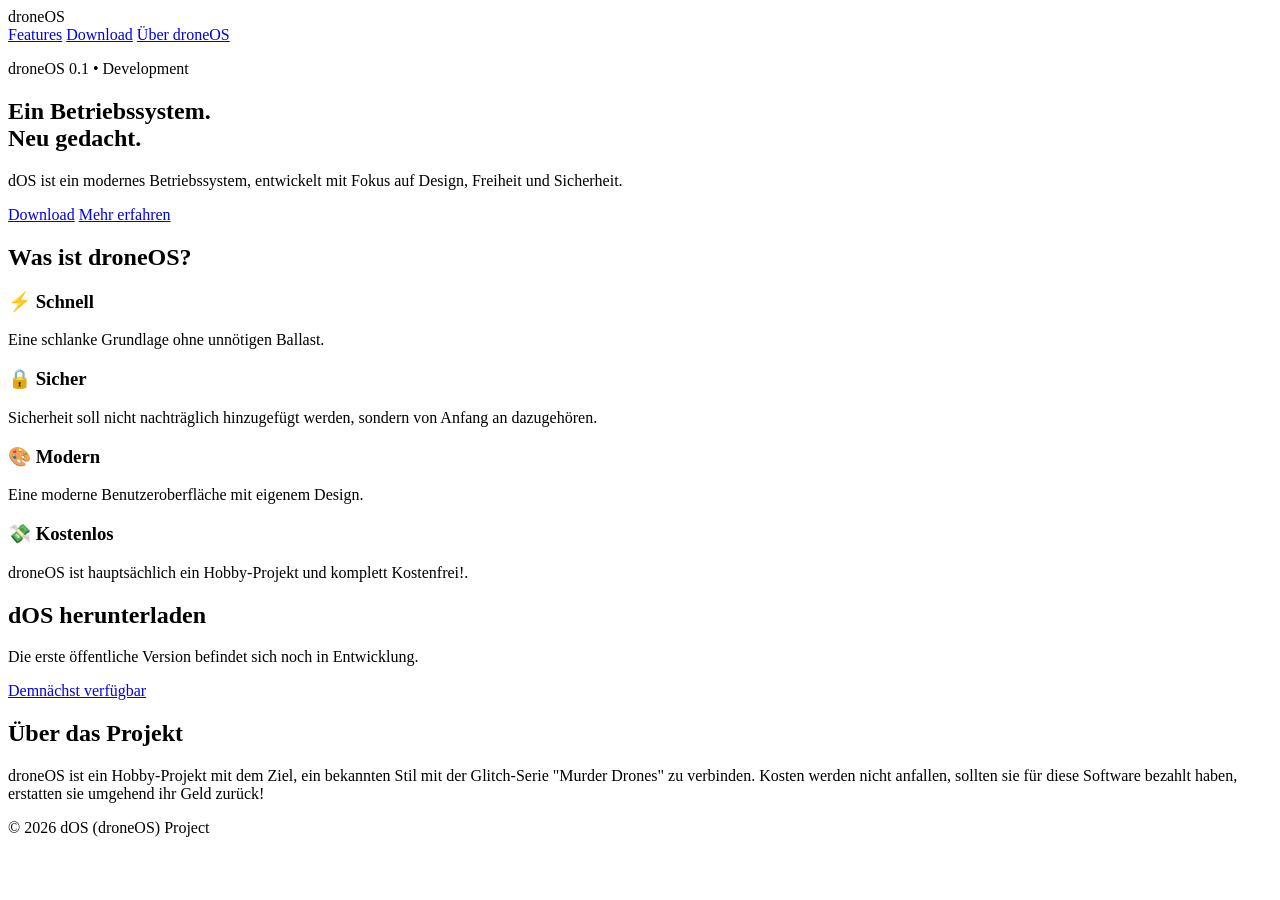
==== index.html @ a01f1955 "Add files via upload" ====
<!DOCTYPE html>
<html lang="de">
<head>
    <meta charset="UTF-8">
    <meta name="viewport" content="width=device-width, initial-scale=1.0">

    <title>droneOS – Dein Betriebssystem</title>

    <link rel="stylesheet" href="style.css">
</head>

<body>

    <header>
        <div class="logo">droneOS</div>

        <nav>
            <a href="#features">Features</a>
            <a href="#download">Download</a>
            <a href="#about">Über droneOS</a>
        </nav>
    </header>


    <main>

        <section class="hero">
            <p class="version">droneOS 0.1 • Development</p>

            <h1>Ein Betriebssystem.<br>Neu gedacht.</h1>

            <p>
                dOS ist ein modernes Betriebssystem,
                entwickelt mit Fokus auf Design, Freiheit und Sicherheit.
            </p>

            <div class="buttons">
                <a class="button primary" href="#download">Download</a>
                <a class="button secondary" href="#about">Mehr erfahren</a>
            </div>
        </section>


        <section id="features" class="section">

            <h2>Was ist droneOS?</h2>

            <div class="cards">

                <div class="card">
                    <h3>⚡ Schnell</h3>
                    <p>
                        Eine schlanke Grundlage ohne unnötigen Ballast.
                    </p>
                </div>

                <div class="card">
                    <h3>🔒 Sicher</h3>
                    <p>
                        Sicherheit soll nicht nachträglich hinzugefügt werden,
                        sondern von Anfang an dazugehören.
                    </p>
                </div>

                <div class="card">
                    <h3>🎨 Modern</h3>
                    <p>
                        Eine moderne Benutzeroberfläche mit eigenem Design.
                    </p>
                </div>
                
                <div class="card">
                    <h3>💸 Kostenlos</h3>
                    <p>
                        droneOS ist hauptsächlich ein Hobby-Projekt und komplett Kostenfrei!.
                    </p>
                </div>

            </div>

        </section>


        <section id="download" class="section download">

            <h2>dOS herunterladen</h2>

            <p>Die erste öffentliche Version befindet sich noch in Entwicklung.</p>

            <a class="button primary" href="#">
                Demnächst verfügbar
            </a>

        </section>


        <section id="about" class="section">

            <h2>Über das Projekt</h2>

            <p>
                droneOS ist ein Hobby-Projekt mit dem Ziel, ein bekannten Stil mit der Glitch-Serie "Murder Drones" zu verbinden. Kosten werden nicht anfallen, sollten sie für diese Software bezahlt haben, erstatten sie umgehend ihr Geld zurück!
            </p>

        </section>

    </main>


    <footer>
        <p>© 2026 dOS (droneOS) Project</p>
    </footer>

</body>
</html>
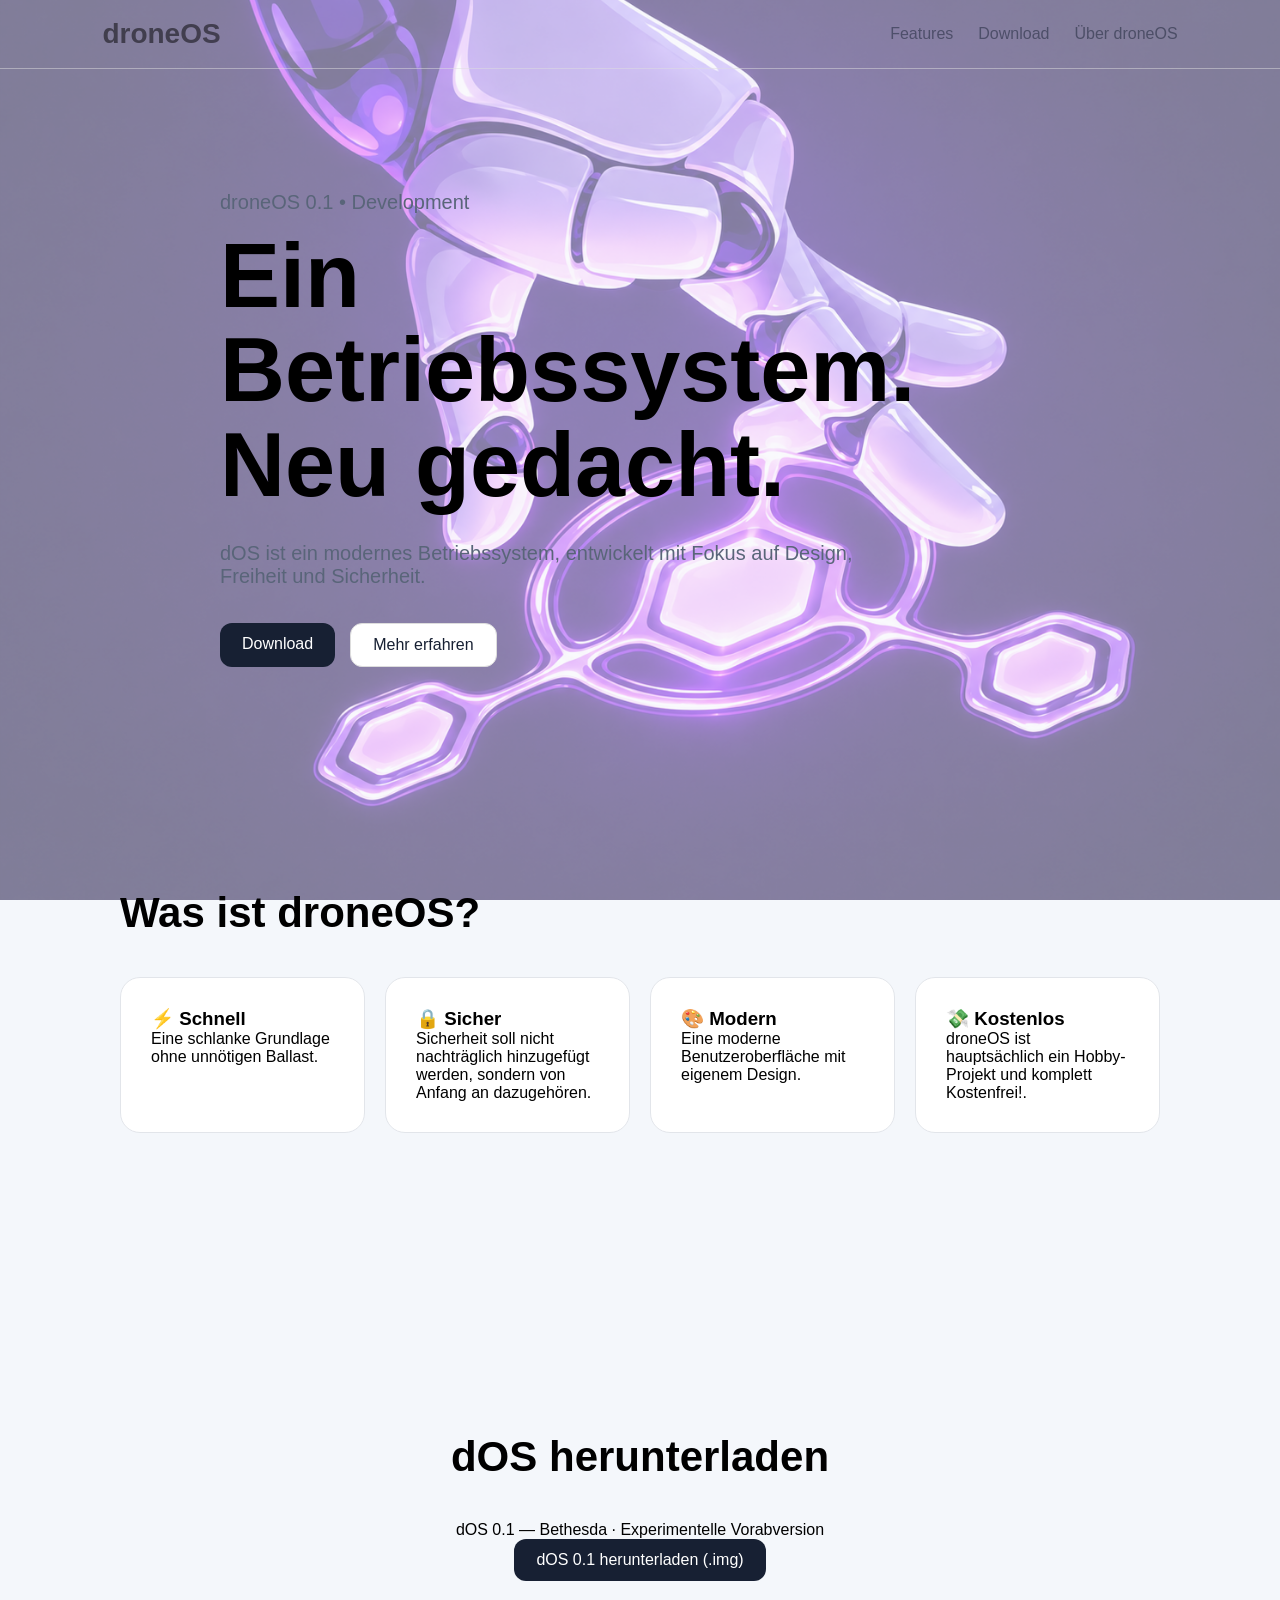
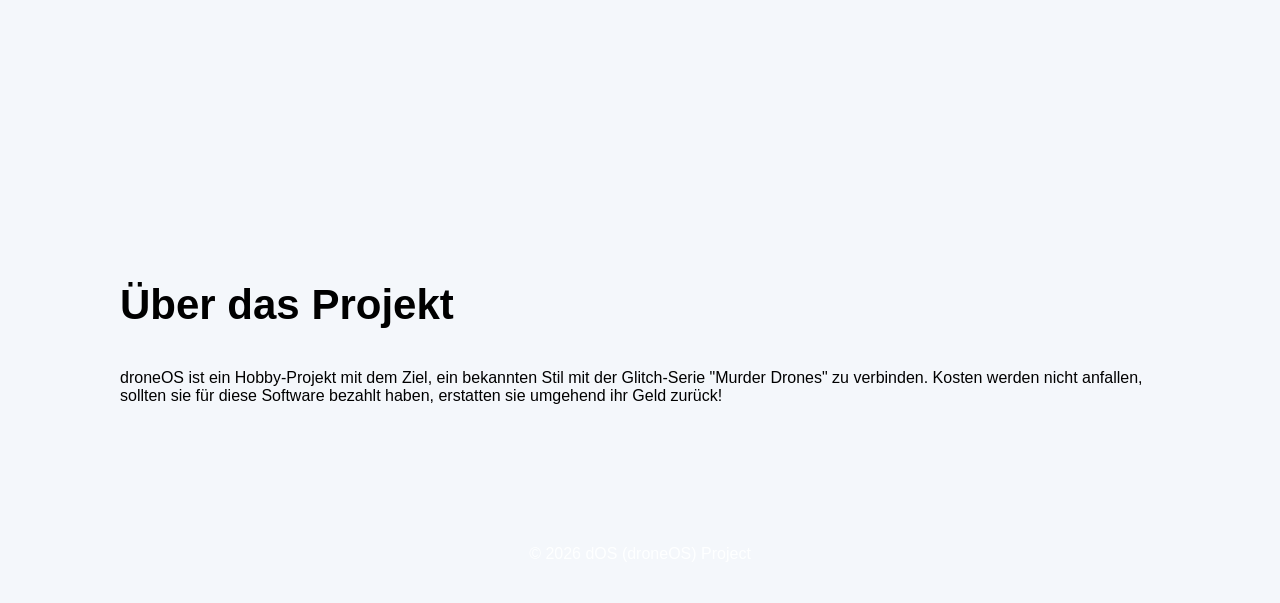
==== commit 6fba5a9f: "Add download link for dOS 0.1 image file Updated the download section to include a link for download" ====
--- a/index.html
+++ b/index.html
@@ -83,13 +83,19 @@
 
         <section id="download" class="section download">
 
-            <h2>dOS herunterladen</h2>
+<section id="download" class="section download">
 
-            <p>Die erste öffentliche Version befindet sich noch in Entwicklung.</p>
+    <h2>dOS herunterladen</h2>
 
-            <a class="button primary" href="#">
-                Demnächst verfügbar
-            </a>
+    <p>dOS 0.1 — Bethesda · Experimentelle Vorabversion</p>
+
+    <a class="button primary"
+       href="dos.img"
+       download="dos.img">
+        dOS 0.1 herunterladen (.img)
+    </a>
+
+</section>
 
         </section>
 
@@ -112,4 +118,4 @@
     </footer>
 
 </body>
-</html>+</html>
--- a/style.css
+++ b/style.css
@@ -0,0 +1,197 @@
+* {
+    box-sizing: border-box;
+    margin: 0;
+    padding: 0;
+}
+
+html {
+    scroll-behavior: smooth;
+}
+
+body {
+    font-family: -apple-system, BlinkMacSystemFont, "Segoe UI", sans-serif;
+
+    position: relative;
+    background: #f4f7fb;
+}
+
+body::before {
+    content: "";
+    position: fixed;
+    inset: 0;
+
+    background-image: url("Images/ChatGPT Image 5. Aug. 2026, 01_32_09.png");
+    background-size: cover;
+    background-position: center;
+
+    opacity: 0.5;
+
+    z-index: -1;
+}
+
+
+
+/* Navigation */
+
+header {
+    position: sticky;
+    top: 0;
+
+    display: flex;
+    justify-content: space-between;
+    align-items: center;
+
+    padding: 18px 8%;
+
+    border-bottom: 1px solid #ddd;
+    opacity: 0.5;
+
+    z-index: 100;
+}
+
+.logo {
+    font-size: 28px;
+    font-weight: bold;
+}
+
+nav {
+    display: flex;
+    gap: 25px;
+}
+
+nav a {
+    color: #172033;
+    text-decoration: none;
+}
+
+nav a:hover {
+    opacity: 0.6;
+}
+
+
+/* Hero */
+
+.hero {
+    min-height: 80vh;
+
+    display: flex;
+    flex-direction: column;
+    justify-content: center;
+
+    max-width: 900px;
+    margin: auto;
+
+    padding: 80px 30px;
+}
+
+.version {
+    color: #667085;
+    margin-bottom: 15px;
+}
+
+.hero h1 {
+    font-size: clamp(45px, 8vw, 90px);
+    line-height: 1.05;
+    margin-bottom: 30px;
+}
+
+.hero p {
+    max-width: 650px;
+    font-size: 20px;
+    color: #596579;
+}
+
+
+/* Buttons */
+
+.buttons {
+    display: flex;
+    gap: 15px;
+    margin-top: 35px;
+}
+
+.button {
+    display: inline-block;
+
+    padding: 12px 22px;
+
+    border-radius: 12px;
+
+    text-decoration: none;
+
+    transition: 0.2s;
+}
+
+.primary {
+    background: #172033;
+    color: white;
+}
+
+.secondary {
+    background: white;
+    color: #172033;
+    border: 1px solid #ddd;
+}
+
+.button:hover {
+    transform: translateY(-2px);
+}
+
+
+/* Sections */
+
+.section {
+    max-width: 1100px;
+    margin: auto;
+    padding: 100px 30px;
+}
+
+.section h2 {
+    font-size: 42px;
+    margin-bottom: 40px;
+}
+
+
+/* Cards */
+
+.cards {
+    display: grid;
+
+    grid-template-columns:
+        repeat(4, minmax(220px, 1fr));
+
+    gap: 20px;
+}
+
+.card {
+    padding: 30px;
+
+    background: white;
+
+    border: 1px solid #e2e5ea;
+
+    border-radius: 20px;
+
+    transition: 0.2s;
+}
+
+.card:hover {
+    transform: translateY(-5px);
+}
+
+
+/* Download */
+
+.download {
+    text-align: center;
+}
+
+
+/* Footer */
+
+footer {
+    text-align: center;
+    padding: 40px;
+
+    color: #feffff;
+}
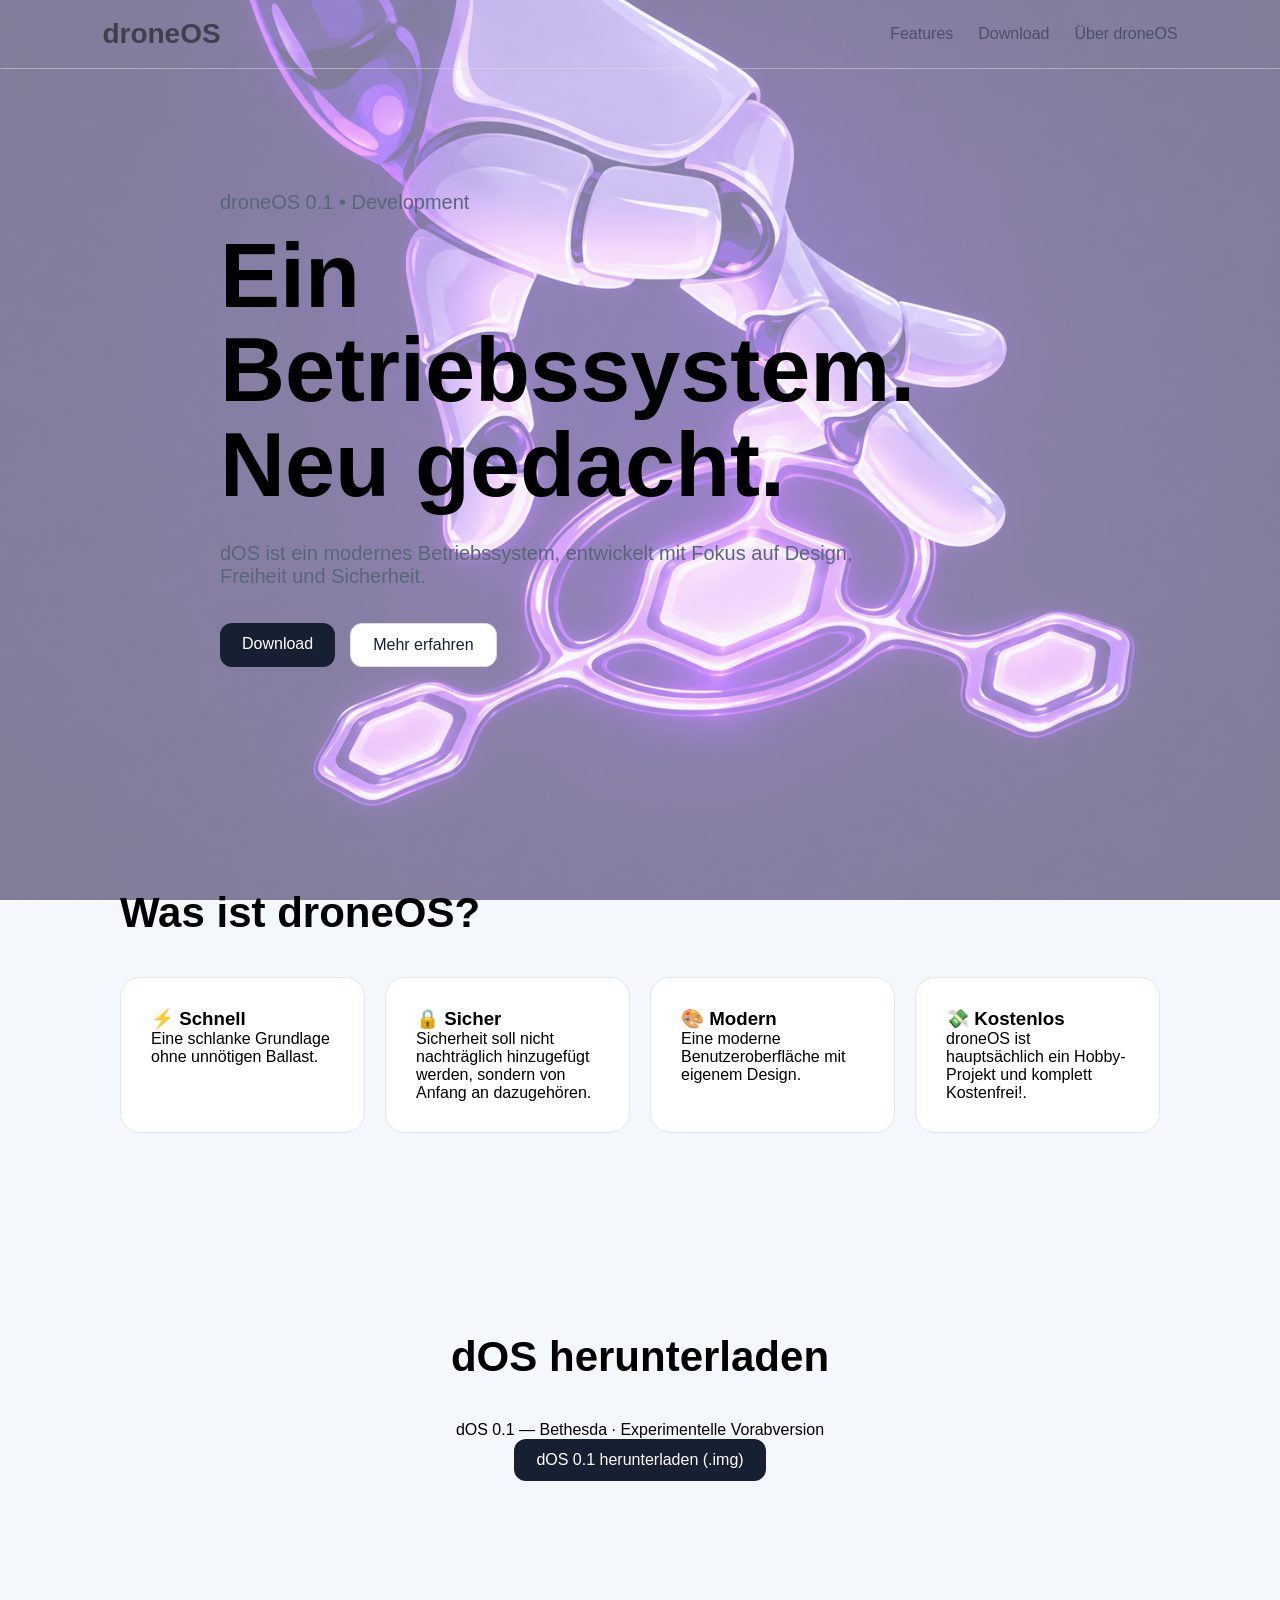
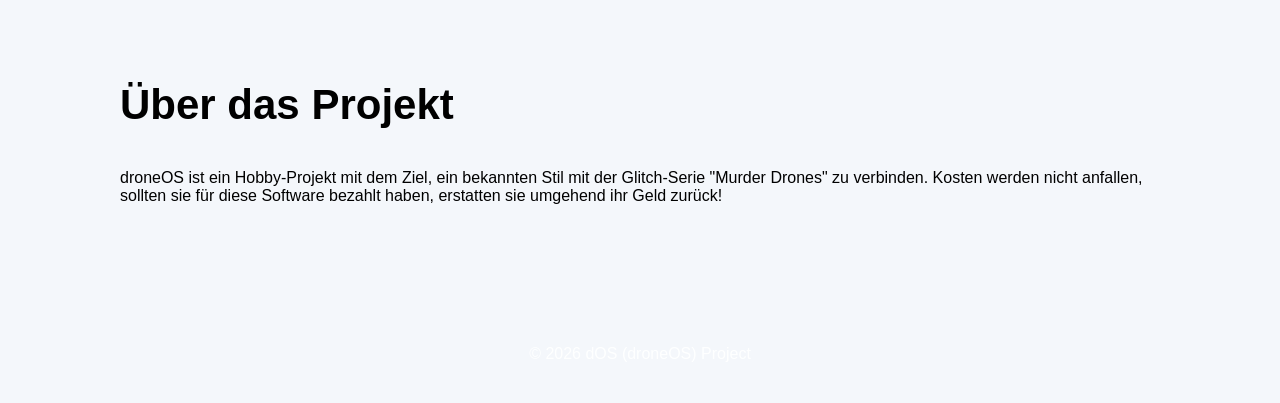
==== commit c2414c20: "Fix HTML structure and formatting issues" ====
--- a/index.html
+++ b/index.html
@@ -81,19 +81,17 @@
         </section>
 
 
-        <section id="download" class="section download">
-
 <section id="download" class="section download">
 
-    <h2>dOS herunterladen</h2>
+<h2>dOS herunterladen</h2>
 
-    <p>dOS 0.1 — Bethesda · Experimentelle Vorabversion</p>
+<p>dOS 0.1 — Bethesda · Experimentelle Vorabversion</p>
 
-    <a class="button primary"
-       href="dos.img"
-       download="dos.img">
-        dOS 0.1 herunterladen (.img)
-    </a>
+<a class="button primary"
+   href="dos.img"
+   download="dos.img">
+    dOS 0.1 herunterladen (.img)
+</a>
 
 </section>
 
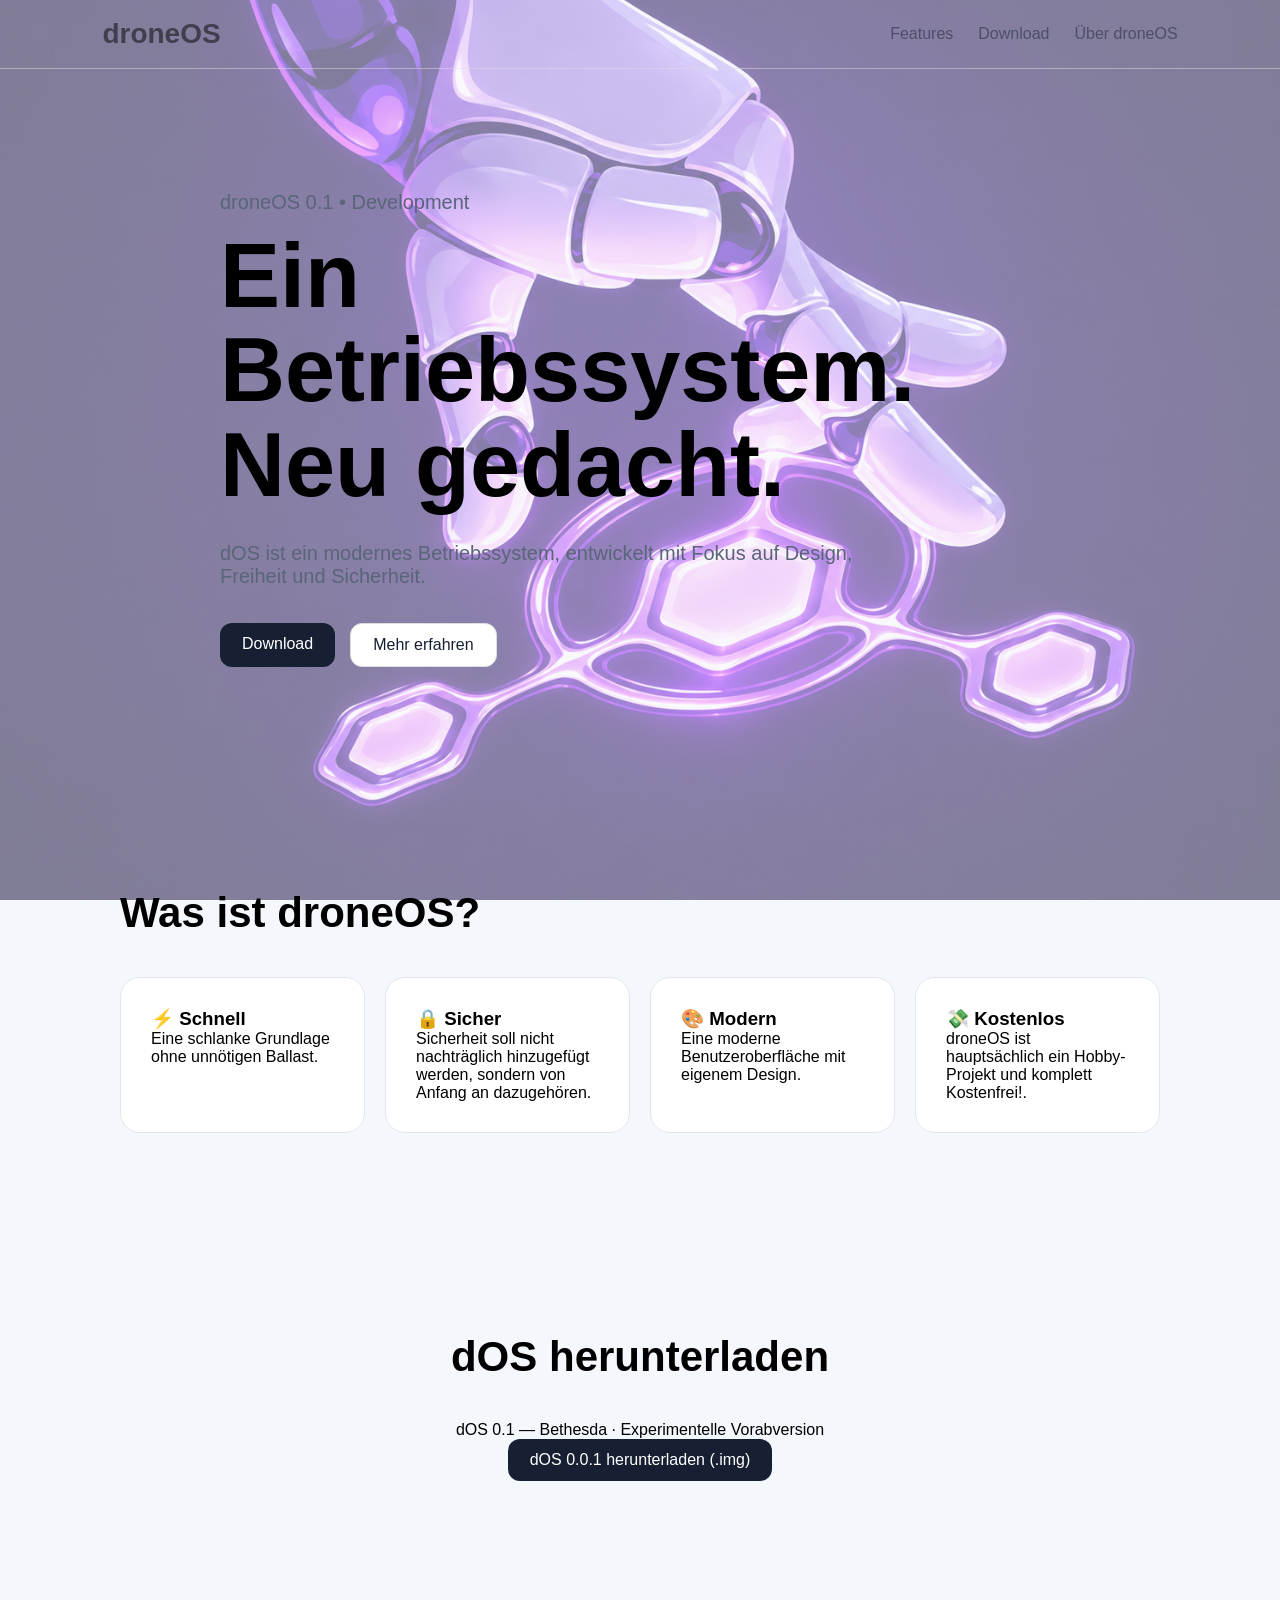
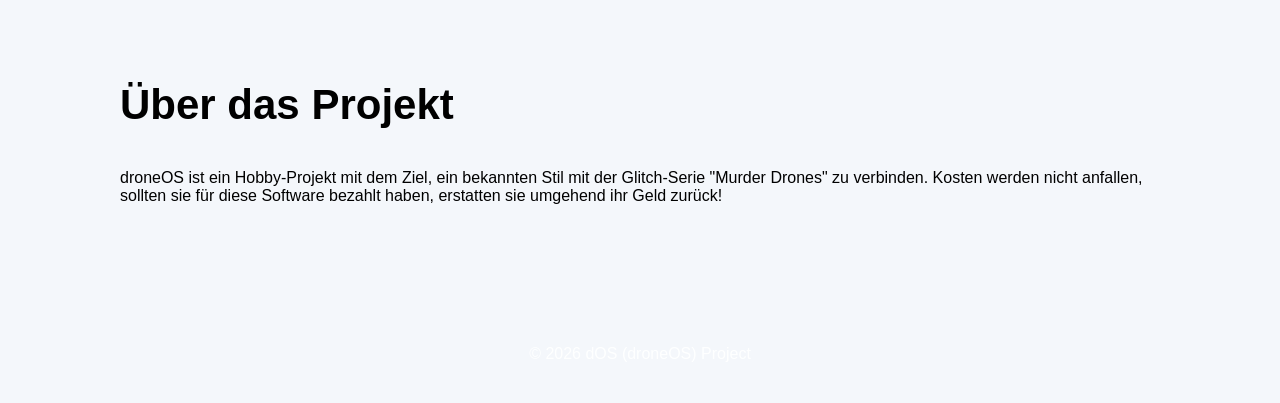
==== commit 7f220faa: "Update download version number to 0.0.1 The HTML structure remains unchanged, but the content has be" ====
--- a/index.html
+++ b/index.html
@@ -90,7 +90,7 @@
 <a class="button primary"
    href="dos.img"
    download="dos.img">
-    dOS 0.1 herunterladen (.img)
+    dOS 0.0.1 herunterladen (.img)
 </a>
 
 </section>
